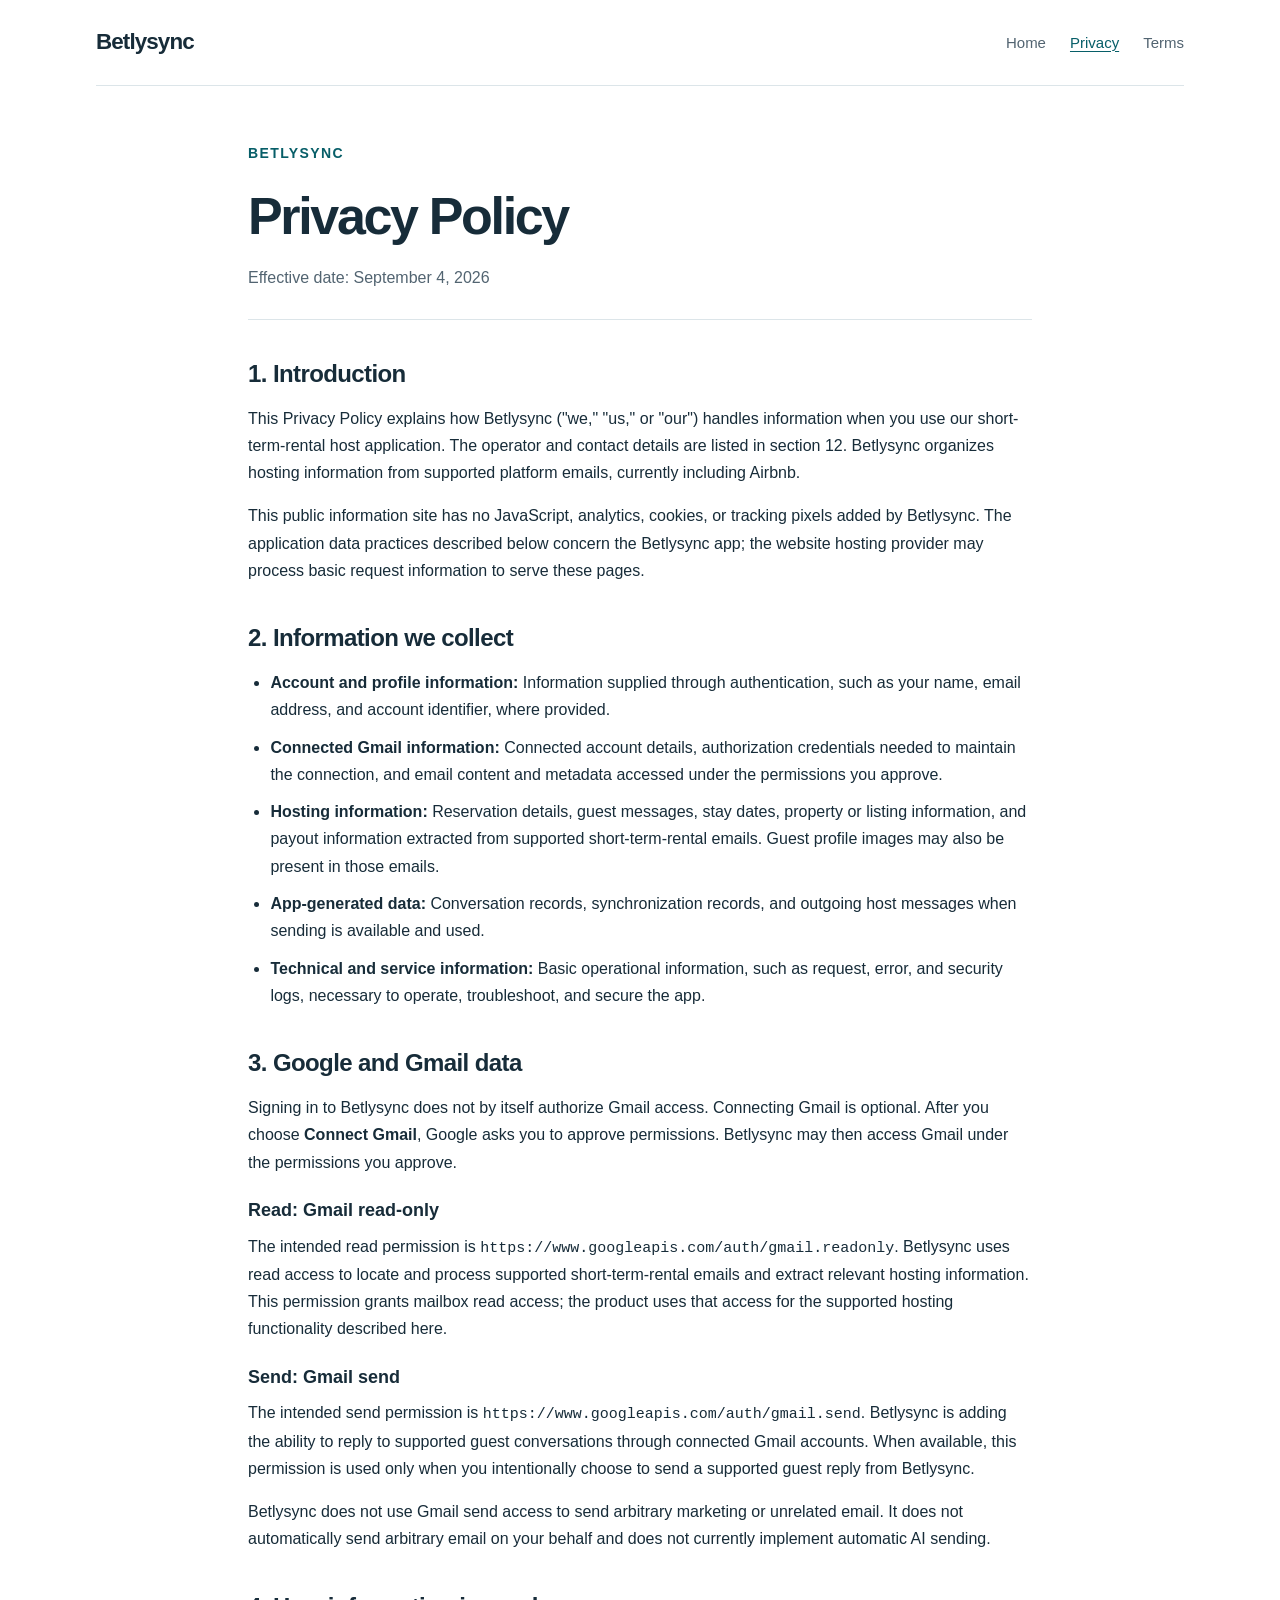
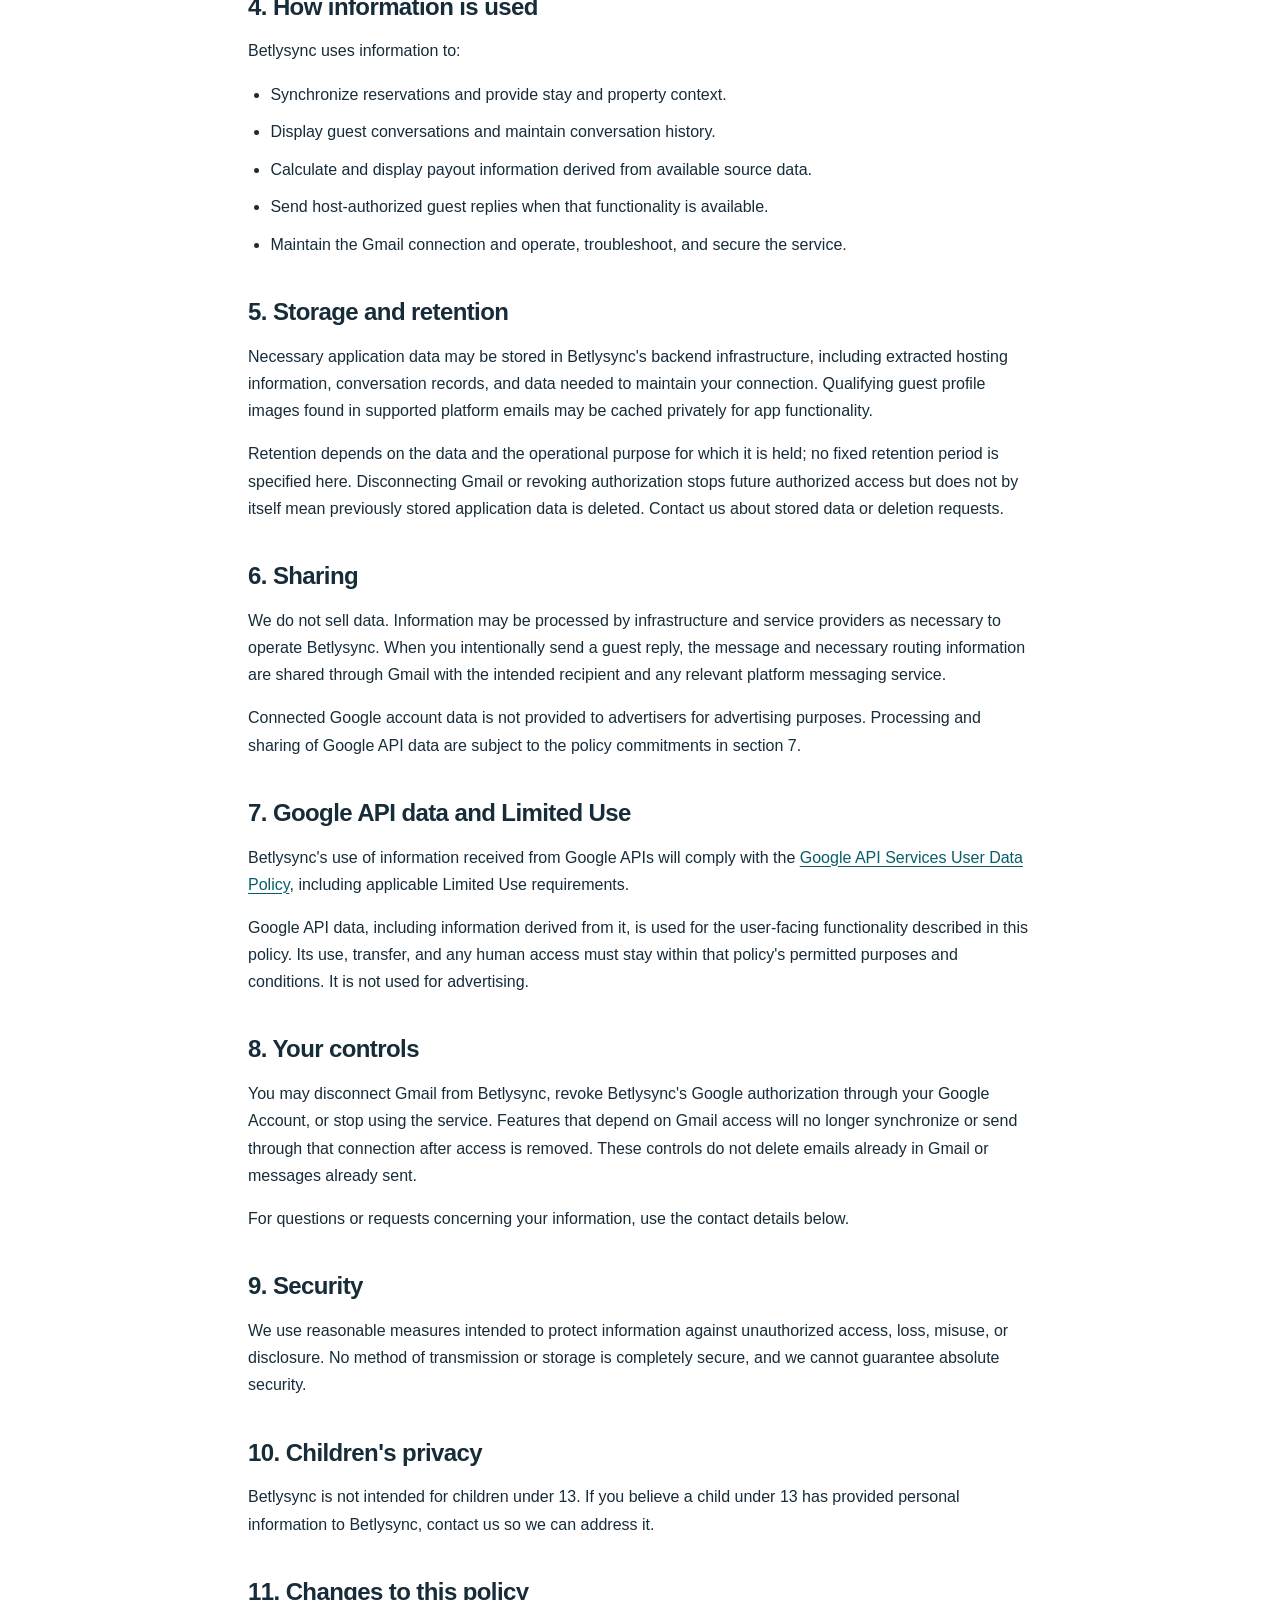
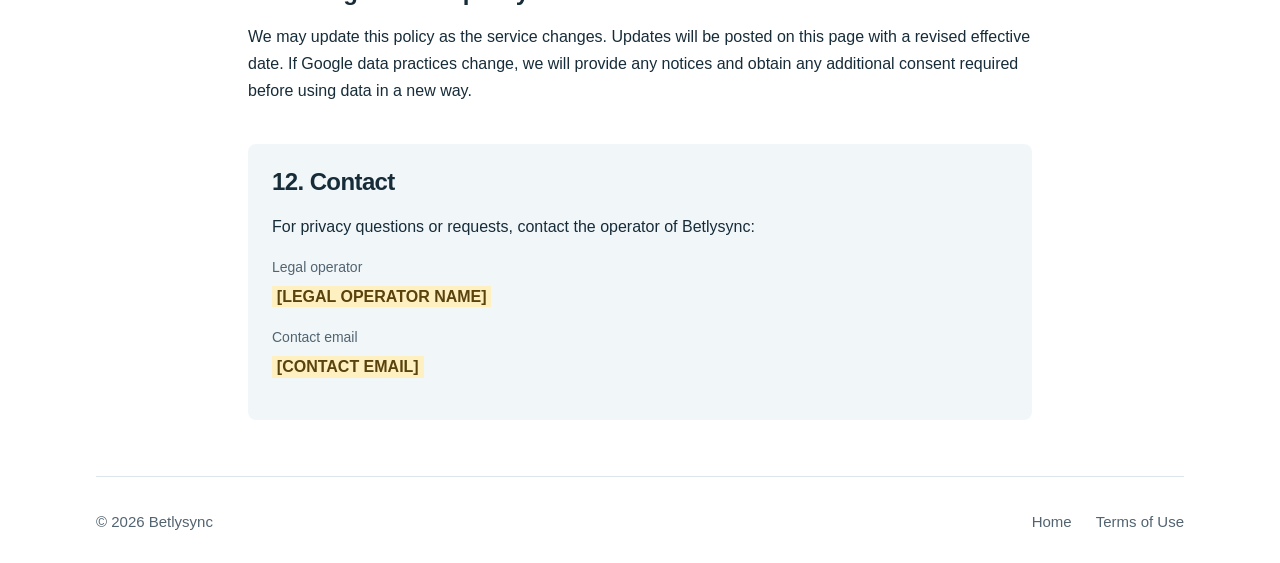
==== privacy.html @ 6cecc3ae "Add Betlysync static information and legal site" ====
<!doctype html>
<!-- Replace before publishing: [LEGAL OPERATOR NAME] and [CONTACT EMAIL]. -->
<html lang="en">
<head>
  <meta charset="utf-8">
  <meta name="viewport" content="width=device-width, initial-scale=1">
  <meta name="description" content="How Betlysync accesses, uses, stores, and shares account, Gmail, and short-term-rental information.">
  <title>Privacy Policy | Betlysync</title>
  <link rel="stylesheet" href="styles.css">
</head>
<body>
  <a class="skip-link" href="#main">Skip to content</a>
  <header class="site-header wrap"><a class="brand" href="index.html">Betlysync</a><nav aria-label="Main navigation"><a href="index.html">Home</a><a href="privacy.html" aria-current="page">Privacy</a><a href="terms.html">Terms</a></nav></header>
  <main id="main" class="wrap legal">
    <article>
      <div class="document-heading"><p class="eyebrow">Betlysync</p><h1>Privacy Policy</h1><p class="effective-date">Effective date: <time datetime="2026-09-04">September 4, 2026</time></p></div>
      <section><h2>1. Introduction</h2><p>This Privacy Policy explains how Betlysync ("we," "us," or "our") handles information when you use our short-term-rental host application. The operator and contact details are listed in section 12. Betlysync organizes hosting information from supported platform emails, currently including Airbnb.</p><p>This public information site has no JavaScript, analytics, cookies, or tracking pixels added by Betlysync. The application data practices described below concern the Betlysync app; the website hosting provider may process basic request information to serve these pages.</p></section>
      <section><h2>2. Information we collect</h2><ul>
        <li><strong>Account and profile information:</strong> Information supplied through authentication, such as your name, email address, and account identifier, where provided.</li>
        <li><strong>Connected Gmail information:</strong> Connected account details, authorization credentials needed to maintain the connection, and email content and metadata accessed under the permissions you approve.</li>
        <li><strong>Hosting information:</strong> Reservation details, guest messages, stay dates, property or listing information, and payout information extracted from supported short-term-rental emails. Guest profile images may also be present in those emails.</li>
        <li><strong>App-generated data:</strong> Conversation records, synchronization records, and outgoing host messages when sending is available and used.</li>
        <li><strong>Technical and service information:</strong> Basic operational information, such as request, error, and security logs, necessary to operate, troubleshoot, and secure the app.</li>
      </ul></section>
      <section><h2>3. Google and Gmail data</h2><p>Signing in to Betlysync does not by itself authorize Gmail access. Connecting Gmail is optional. After you choose <strong>Connect Gmail</strong>, Google asks you to approve permissions. Betlysync may then access Gmail under the permissions you approve.</p>
        <h3>Read: Gmail read-only</h3><p>The intended read permission is <code>https://www.googleapis.com/auth/gmail.readonly</code>. Betlysync uses read access to locate and process supported short-term-rental emails and extract relevant hosting information. This permission grants mailbox read access; the product uses that access for the supported hosting functionality described here.</p>
        <h3>Send: Gmail send</h3><p>The intended send permission is <code>https://www.googleapis.com/auth/gmail.send</code>. Betlysync is adding the ability to reply to supported guest conversations through connected Gmail accounts. When available, this permission is used only when you intentionally choose to send a supported guest reply from Betlysync.</p><p>Betlysync does not use Gmail send access to send arbitrary marketing or unrelated email. It does not automatically send arbitrary email on your behalf and does not currently implement automatic AI sending.</p>
      </section>
      <section><h2>4. How information is used</h2><p>Betlysync uses information to:</p><ul><li>Synchronize reservations and provide stay and property context.</li><li>Display guest conversations and maintain conversation history.</li><li>Calculate and display payout information derived from available source data.</li><li>Send host-authorized guest replies when that functionality is available.</li><li>Maintain the Gmail connection and operate, troubleshoot, and secure the service.</li></ul></section>
      <section><h2>5. Storage and retention</h2><p>Necessary application data may be stored in Betlysync's backend infrastructure, including extracted hosting information, conversation records, and data needed to maintain your connection. Qualifying guest profile images found in supported platform emails may be cached privately for app functionality.</p><p>Retention depends on the data and the operational purpose for which it is held; no fixed retention period is specified here. Disconnecting Gmail or revoking authorization stops future authorized access but does not by itself mean previously stored application data is deleted. Contact us about stored data or deletion requests.</p></section>
      <section><h2>6. Sharing</h2><p>We do not sell data. Information may be processed by infrastructure and service providers as necessary to operate Betlysync. When you intentionally send a guest reply, the message and necessary routing information are shared through Gmail with the intended recipient and any relevant platform messaging service.</p><p>Connected Google account data is not provided to advertisers for advertising purposes. Processing and sharing of Google API data are subject to the policy commitments in section 7.</p></section>
      <section><h2>7. Google API data and Limited Use</h2><p>Betlysync's use of information received from Google APIs will comply with the <a href="https://developers.google.com/terms/api-services-user-data-policy">Google API Services User Data Policy</a>, including applicable Limited Use requirements.</p><p>Google API data, including information derived from it, is used for the user-facing functionality described in this policy. Its use, transfer, and any human access must stay within that policy's permitted purposes and conditions. It is not used for advertising.</p></section>
      <section><h2>8. Your controls</h2><p>You may disconnect Gmail from Betlysync, revoke Betlysync's Google authorization through your Google Account, or stop using the service. Features that depend on Gmail access will no longer synchronize or send through that connection after access is removed. These controls do not delete emails already in Gmail or messages already sent.</p><p>For questions or requests concerning your information, use the contact details below.</p></section>
      <section><h2>9. Security</h2><p>We use reasonable measures intended to protect information against unauthorized access, loss, misuse, or disclosure. No method of transmission or storage is completely secure, and we cannot guarantee absolute security.</p></section>
      <section><h2>10. Children's privacy</h2><p>Betlysync is not intended for children under 13. If you believe a child under 13 has provided personal information to Betlysync, contact us so we can address it.</p></section>
      <section><h2>11. Changes to this policy</h2><p>We may update this policy as the service changes. Updates will be posted on this page with a revised effective date. If Google data practices change, we will provide any notices and obtain any additional consent required before using data in a new way.</p></section>
      <section class="contact"><h2>12. Contact</h2><p>For privacy questions or requests, contact the operator of Betlysync:</p><dl><dt>Legal operator</dt><dd><span class="placeholder">[LEGAL OPERATOR NAME]</span></dd><dt>Contact email</dt><dd><span class="placeholder">[CONTACT EMAIL]</span></dd></dl></section>
    </article>
  </main>
  <footer class="site-footer wrap"><p>&copy; 2026 Betlysync</p><nav aria-label="Footer navigation"><a href="index.html">Home</a><a href="terms.html">Terms of Use</a></nav></footer>
</body>
</html>
---- styles.css ----
:root {
  color-scheme: light;
  --ink: #172c39;
  --muted: #526471;
  --accent: #075e68;
  --line: #dce5e9;
  --tint: #f1f7f9;
}
* { box-sizing: border-box; }
html { font-size: 100%; }
body { margin: 0; background: #fff; color: var(--ink); font-family: -apple-system, BlinkMacSystemFont, "Segoe UI", sans-serif; font-size: 1rem; line-height: 1.7; }
a { color: var(--accent); text-underline-offset: 0.2em; }
a:hover { text-decoration-thickness: 2px; }
a:focus-visible { outline: 3px solid var(--accent); outline-offset: 5px; border-radius: 2px; }
.wrap { width: min(100% - 3rem, 68rem); margin-inline: auto; }
.site-header { display: flex; align-items: center; justify-content: space-between; gap: 1rem; padding-block: 1.4rem; border-bottom: 1px solid var(--line); }
.brand { font-size: 1.4rem; font-weight: 750; letter-spacing: -0.04em; color: var(--ink); text-decoration: none; }
nav { display: flex; flex-wrap: wrap; gap: 0.4rem 1.5rem; }
nav a { display: inline-block; padding-block: 0.45rem; font-size: 0.9375rem; text-decoration: none; color: var(--muted); }
nav a:hover, nav a[aria-current="page"] { color: var(--accent); text-decoration: underline; }
h1, h2, h3 { line-height: 1.2; font-weight: 650; }
h1 { font-size: clamp(2.25rem, 5vw, 4rem); letter-spacing: -0.045em; margin: 0 0 1.5rem; }
h2 { font-size: clamp(1.5rem, 3vw, 2rem); letter-spacing: -0.025em; margin: 0 0 1rem; }
h3 { font-size: 1.125rem; margin: 0 0 0.7rem; }
p { margin: 0 0 1rem; }
.hero { max-width: 56rem; padding-block: 5rem 4rem; }
.eyebrow { font-size: 0.875rem; letter-spacing: 0.1em; text-transform: uppercase; color: var(--accent); font-weight: 700; margin-bottom: 1.25rem; }
.lead { font-size: 1.1875rem; color: var(--muted); max-width: 45rem; }
.policy-links { display: flex; align-items: center; flex-wrap: wrap; gap: 1rem 1.75rem; margin-top: 2rem; }
.button { display: inline-block; background: var(--accent); color: #fff; padding: 0.8rem 1.25rem; border-radius: 0.4rem; text-decoration: none; font-weight: 600; }
.button:hover { background: #064b53; }
.text-link { padding-block: 0.8rem; font-weight: 600; }
.policy-links span { margin-left: 0.5rem; }
.overview { border-top: 1px solid var(--line); padding-block: 2.5rem; }
.features { display: grid; grid-template-columns: repeat(3, minmax(0, 1fr)); gap: 2rem; margin-top: 1.75rem; }
.features p, .platform-note { color: var(--muted); }
.gmail-panel { padding: clamp(1.5rem, 4vw, 3rem); background: var(--tint); border: 1px solid var(--line); border-radius: 0.75rem; }
.gmail-panel p, .gmail-panel ul { max-width: 51rem; }
ul { padding-left: 1.4rem; margin-block: 1rem; }
li { margin-bottom: 0.65rem; }
.platform-note { font-size: 0.9375rem; margin-block: 1.5rem 3rem; max-width: 52rem; }
.site-footer { display: flex; justify-content: space-between; align-items: center; flex-wrap: wrap; gap: 1rem; padding-block: 1.5rem; border-top: 1px solid var(--line); color: var(--muted); font-size: 0.9375rem; }
.site-footer p { margin: 0; }
.legal { max-width: 49rem; padding-block: 3.5rem; }
.document-heading { padding-bottom: 1.75rem; border-bottom: 1px solid var(--line); }
.legal h1 { font-size: clamp(2.25rem, 5vw, 3.25rem); margin-bottom: 1rem; }
.effective-date { color: var(--muted); margin-bottom: 0; }
.legal section { margin-top: 2.5rem; }
.legal h2 { font-size: 1.5rem; }
.legal h3 { margin-top: 1.5rem; }
code { font-size: 0.9375rem; overflow-wrap: anywhere; }
.contact { padding: 1.5rem; background: var(--tint); border-radius: 0.5rem; }
dl { margin-bottom: 0; }
dt { font-size: 0.875rem; color: var(--muted); }
dd { margin: 0.2rem 0 1rem; overflow-wrap: anywhere; }
.placeholder { background: #fff0c2; color: #59420c; padding: 0.15rem 0.3rem; font-weight: 600; }
.skip-link { position: absolute; left: 1rem; top: -6rem; padding: 0.7rem 1rem; background: #fff; z-index: 1; }
.skip-link:focus { top: 0.5rem; }
@media (max-width: 42rem) {
  .wrap { width: calc(100% - 2rem); }
  .site-header { flex-wrap: wrap; }
  .hero { padding-block: 3rem; }
  .features { grid-template-columns: 1fr; gap: 1rem; }
  .legal { padding-block: 2.5rem; }
  .site-footer { align-items: flex-start; flex-direction: column; }
}
@media print {
  .skip-link, .site-header nav, .site-footer nav { display: none; }
  .wrap { width: 100%; }
  .legal { max-width: none; padding-block: 1rem; }
  h2, h3 { break-after: avoid; }
}
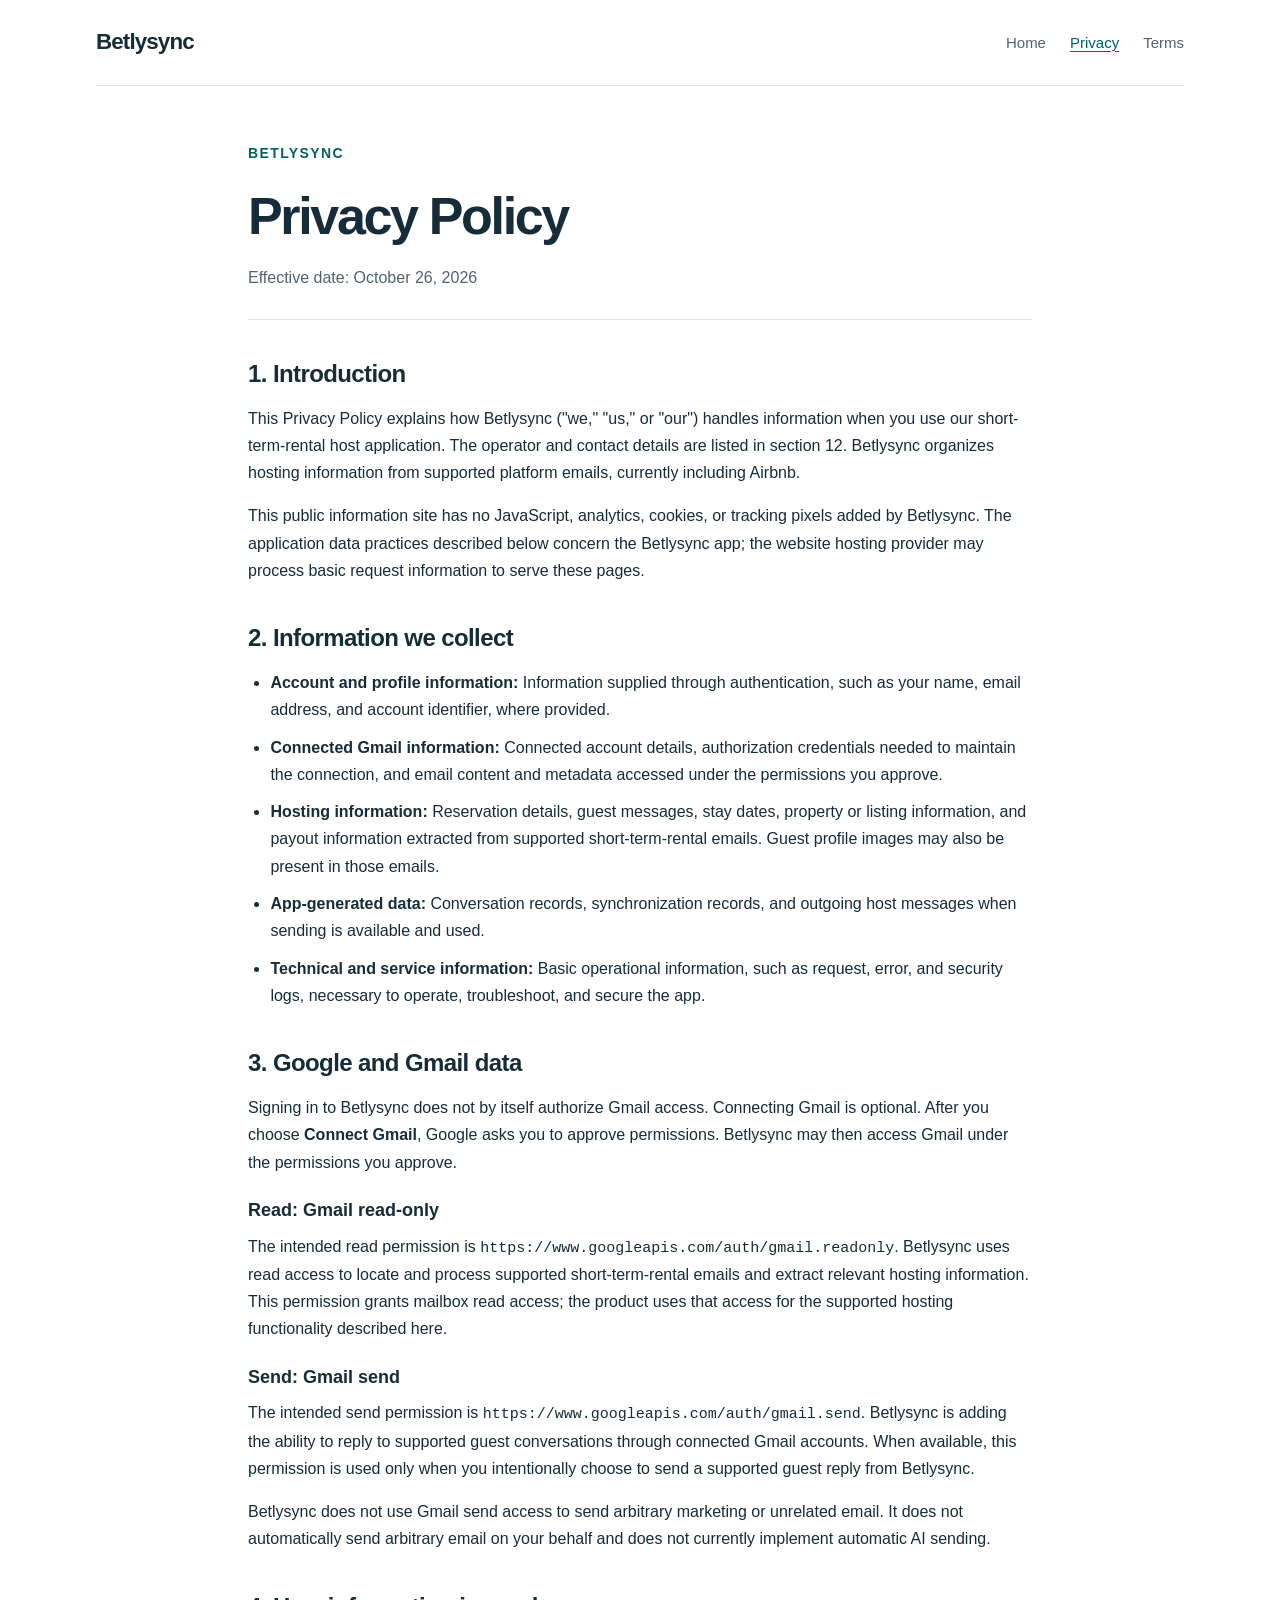
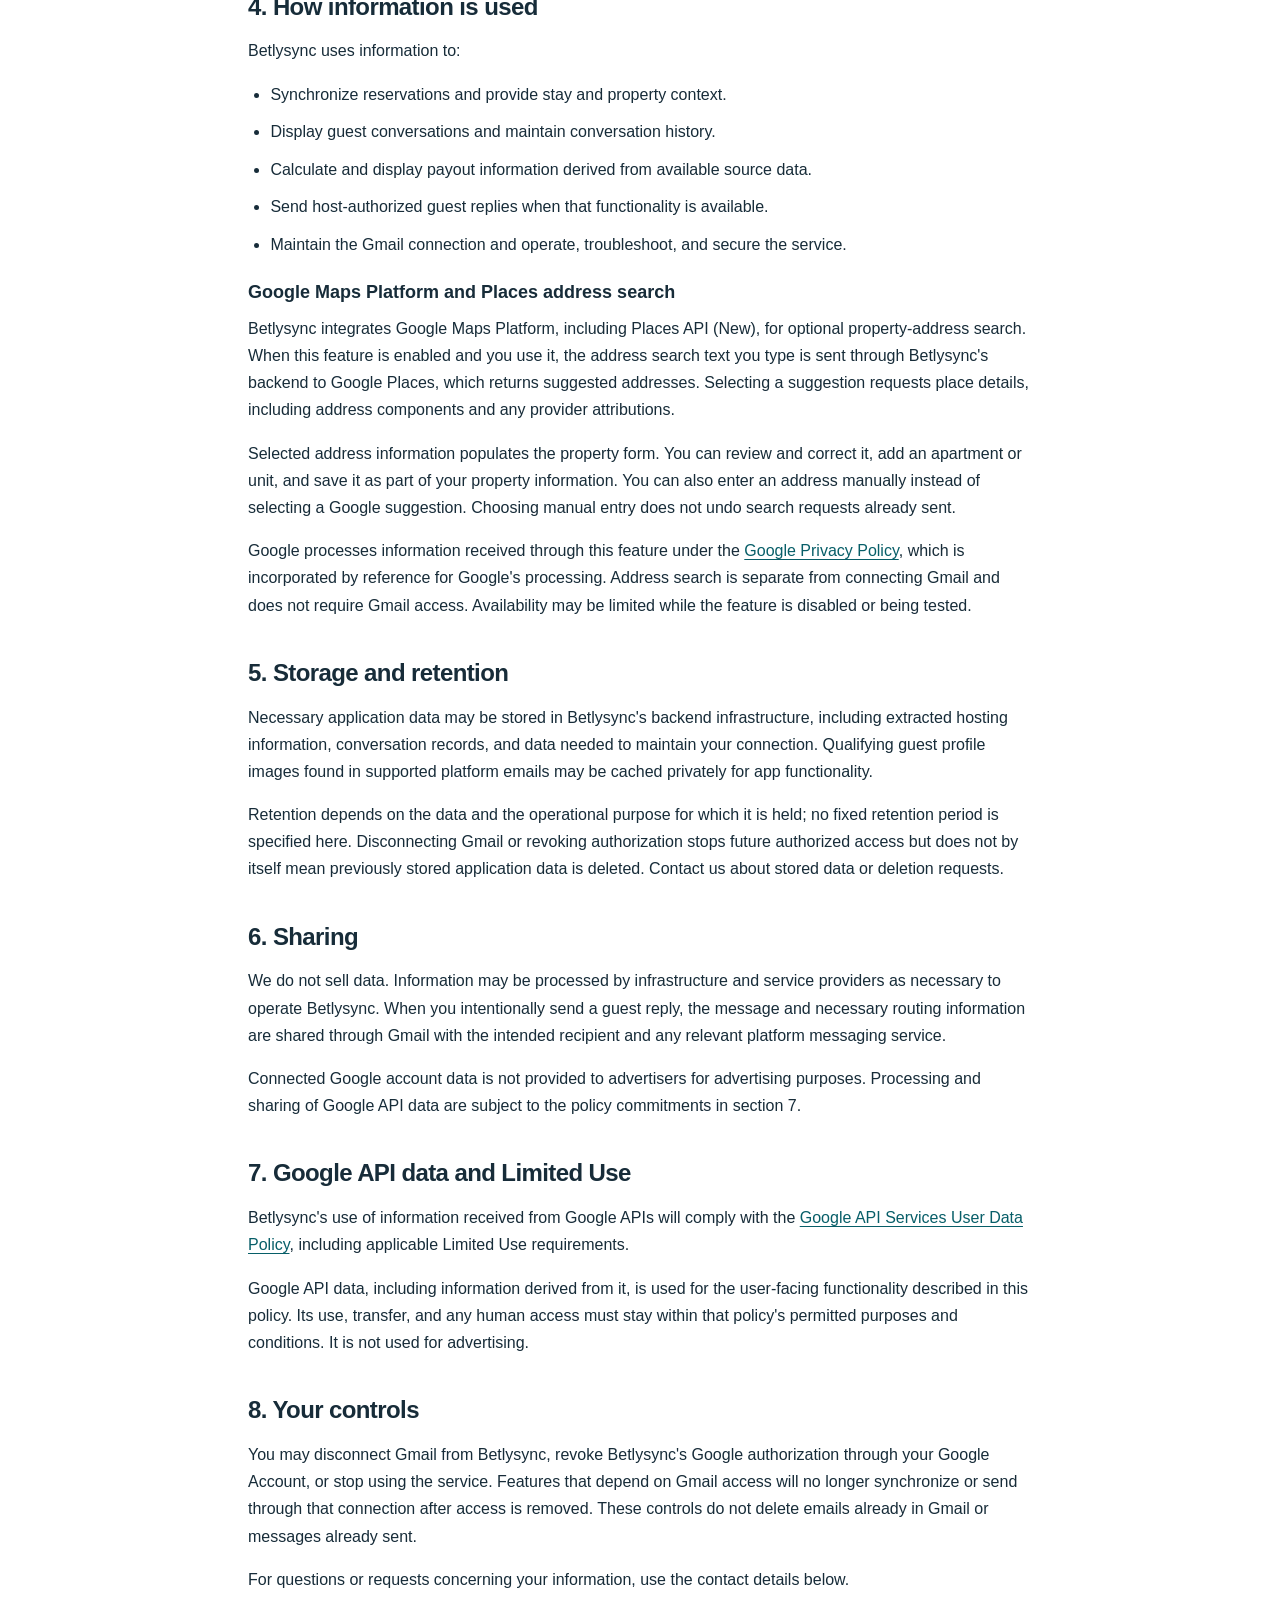
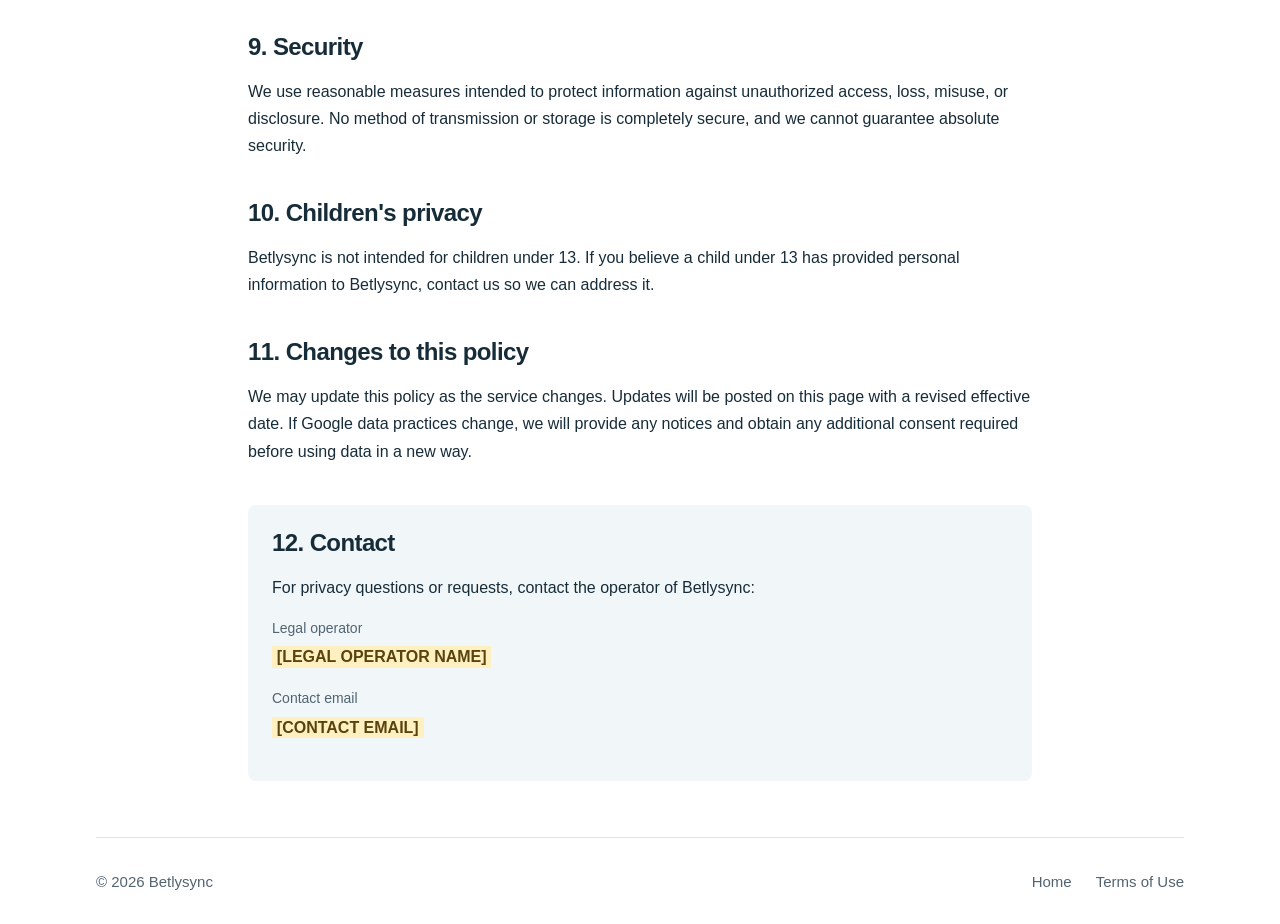
==== commit a933b368: "Add Google Places address-search legal disclosures" ====
--- a/privacy.html
+++ b/privacy.html
@@ -13,7 +13,7 @@
   <header class="site-header wrap"><a class="brand" href="index.html">Betlysync</a><nav aria-label="Main navigation"><a href="index.html">Home</a><a href="privacy.html" aria-current="page">Privacy</a><a href="terms.html">Terms</a></nav></header>
   <main id="main" class="wrap legal">
     <article>
-      <div class="document-heading"><p class="eyebrow">Betlysync</p><h1>Privacy Policy</h1><p class="effective-date">Effective date: <time datetime="2026-09-04">September 4, 2026</time></p></div>
+      <div class="document-heading"><p class="eyebrow">Betlysync</p><h1>Privacy Policy</h1><p class="effective-date">Effective date: <time datetime="2026-10-26">October 26, 2026</time></p></div>
       <section><h2>1. Introduction</h2><p>This Privacy Policy explains how Betlysync ("we," "us," or "our") handles information when you use our short-term-rental host application. The operator and contact details are listed in section 12. Betlysync organizes hosting information from supported platform emails, currently including Airbnb.</p><p>This public information site has no JavaScript, analytics, cookies, or tracking pixels added by Betlysync. The application data practices described below concern the Betlysync app; the website hosting provider may process basic request information to serve these pages.</p></section>
       <section><h2>2. Information we collect</h2><ul>
         <li><strong>Account and profile information:</strong> Information supplied through authentication, such as your name, email address, and account identifier, where provided.</li>
@@ -26,7 +26,9 @@
         <h3>Read: Gmail read-only</h3><p>The intended read permission is <code>https://www.googleapis.com/auth/gmail.readonly</code>. Betlysync uses read access to locate and process supported short-term-rental emails and extract relevant hosting information. This permission grants mailbox read access; the product uses that access for the supported hosting functionality described here.</p>
         <h3>Send: Gmail send</h3><p>The intended send permission is <code>https://www.googleapis.com/auth/gmail.send</code>. Betlysync is adding the ability to reply to supported guest conversations through connected Gmail accounts. When available, this permission is used only when you intentionally choose to send a supported guest reply from Betlysync.</p><p>Betlysync does not use Gmail send access to send arbitrary marketing or unrelated email. It does not automatically send arbitrary email on your behalf and does not currently implement automatic AI sending.</p>
       </section>
-      <section><h2>4. How information is used</h2><p>Betlysync uses information to:</p><ul><li>Synchronize reservations and provide stay and property context.</li><li>Display guest conversations and maintain conversation history.</li><li>Calculate and display payout information derived from available source data.</li><li>Send host-authorized guest replies when that functionality is available.</li><li>Maintain the Gmail connection and operate, troubleshoot, and secure the service.</li></ul></section>
+      <section><h2>4. How information is used</h2><p>Betlysync uses information to:</p><ul><li>Synchronize reservations and provide stay and property context.</li><li>Display guest conversations and maintain conversation history.</li><li>Calculate and display payout information derived from available source data.</li><li>Send host-authorized guest replies when that functionality is available.</li><li>Maintain the Gmail connection and operate, troubleshoot, and secure the service.</li></ul>
+        <h3>Google Maps Platform and Places address search</h3><p>Betlysync integrates Google Maps Platform, including Places API (New), for optional property-address search. When this feature is enabled and you use it, the address search text you type is sent through Betlysync's backend to Google Places, which returns suggested addresses. Selecting a suggestion requests place details, including address components and any provider attributions.</p><p>Selected address information populates the property form. You can review and correct it, add an apartment or unit, and save it as part of your property information. You can also enter an address manually instead of selecting a Google suggestion. Choosing manual entry does not undo search requests already sent.</p><p>Google processes information received through this feature under the <a href="https://policies.google.com/privacy">Google Privacy Policy</a>, which is incorporated by reference for Google's processing. Address search is separate from connecting Gmail and does not require Gmail access. Availability may be limited while the feature is disabled or being tested.</p>
+      </section>
       <section><h2>5. Storage and retention</h2><p>Necessary application data may be stored in Betlysync's backend infrastructure, including extracted hosting information, conversation records, and data needed to maintain your connection. Qualifying guest profile images found in supported platform emails may be cached privately for app functionality.</p><p>Retention depends on the data and the operational purpose for which it is held; no fixed retention period is specified here. Disconnecting Gmail or revoking authorization stops future authorized access but does not by itself mean previously stored application data is deleted. Contact us about stored data or deletion requests.</p></section>
       <section><h2>6. Sharing</h2><p>We do not sell data. Information may be processed by infrastructure and service providers as necessary to operate Betlysync. When you intentionally send a guest reply, the message and necessary routing information are shared through Gmail with the intended recipient and any relevant platform messaging service.</p><p>Connected Google account data is not provided to advertisers for advertising purposes. Processing and sharing of Google API data are subject to the policy commitments in section 7.</p></section>
       <section><h2>7. Google API data and Limited Use</h2><p>Betlysync's use of information received from Google APIs will comply with the <a href="https://developers.google.com/terms/api-services-user-data-policy">Google API Services User Data Policy</a>, including applicable Limited Use requirements.</p><p>Google API data, including information derived from it, is used for the user-facing functionality described in this policy. Its use, transfer, and any human access must stay within that policy's permitted purposes and conditions. It is not used for advertising.</p></section>
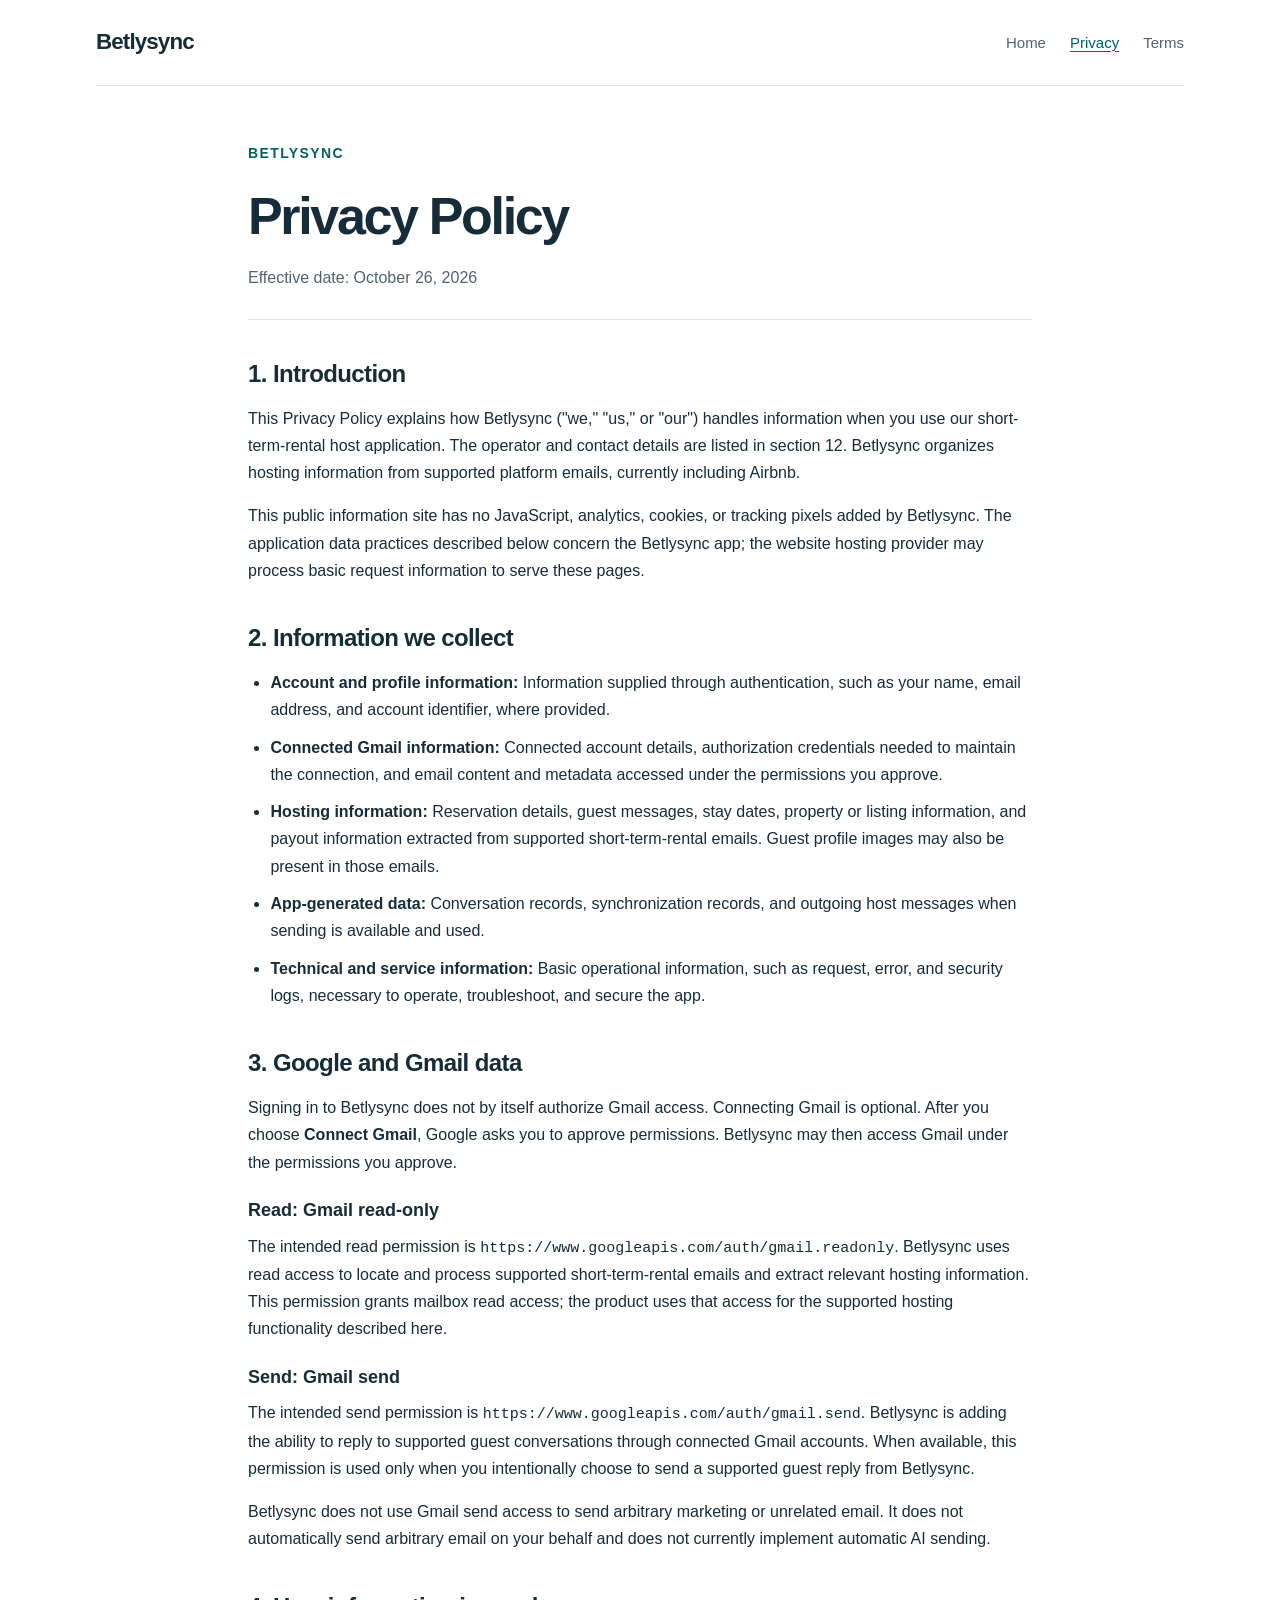
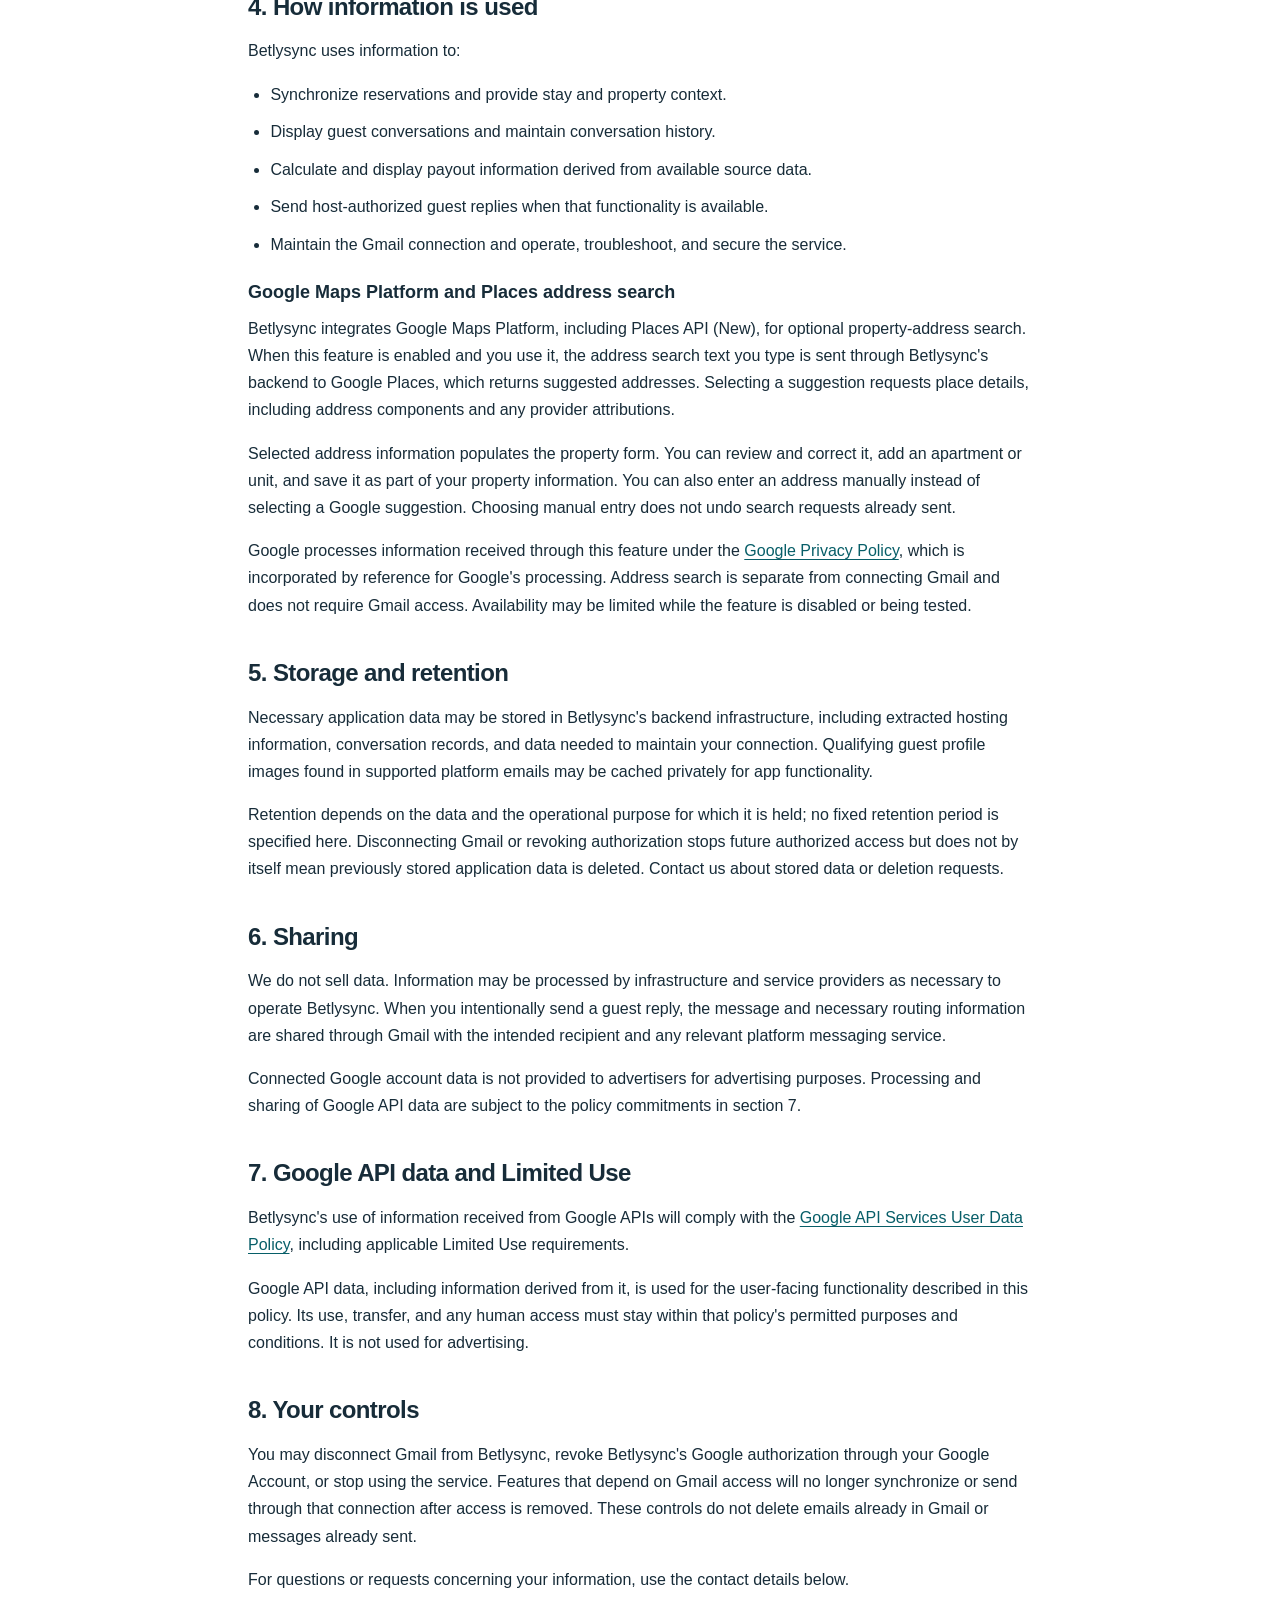
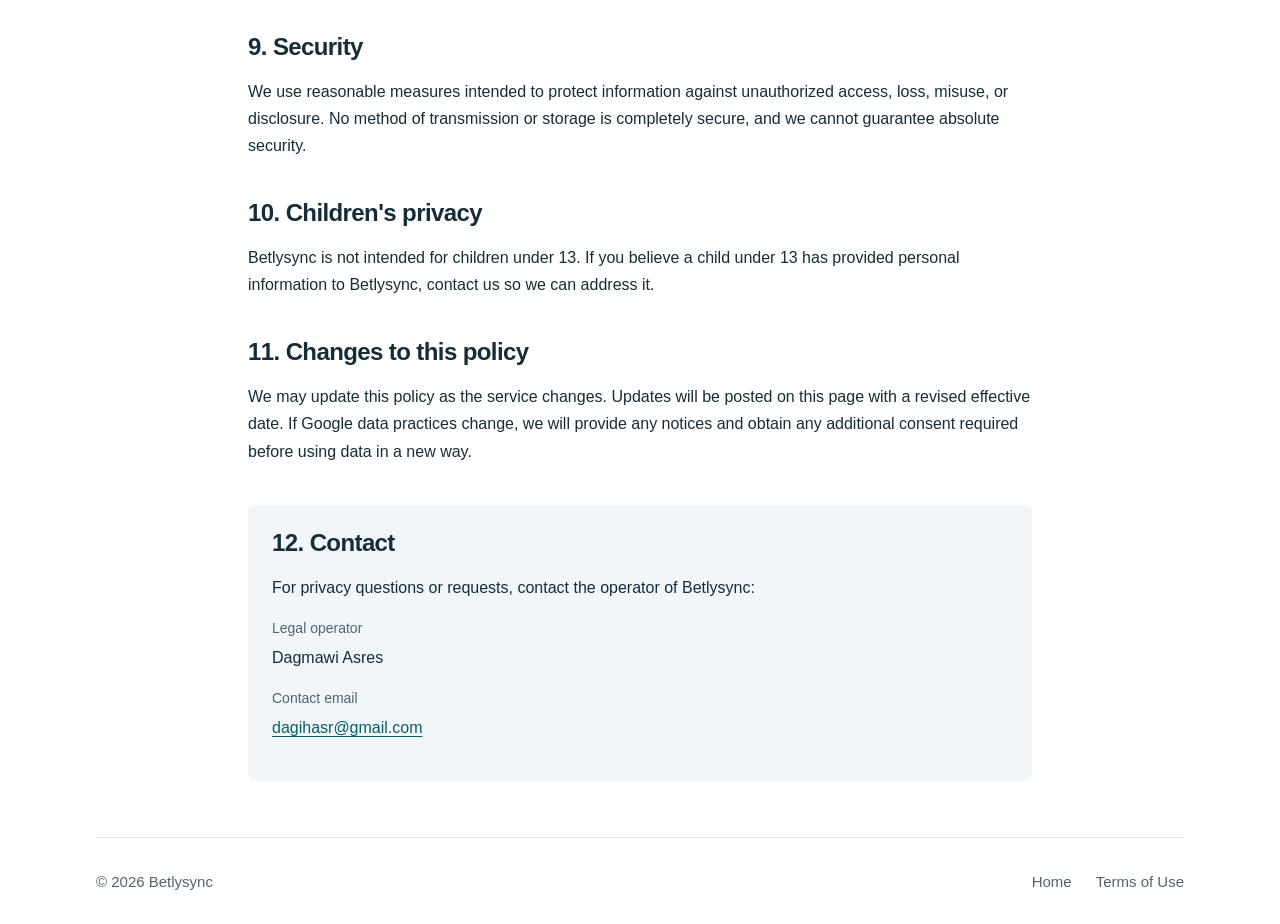
==== commit 51f160a1: "Finalize legal operator and contact email" ====
--- a/privacy.html
+++ b/privacy.html
@@ -1,5 +1,5 @@
 <!doctype html>
-<!-- Replace before publishing: [LEGAL OPERATOR NAME] and [CONTACT EMAIL]. -->
+<!-- Legal operator: Dagmawi Asres. Contact: dagihasr@gmail.com. -->
 <html lang="en">
 <head>
   <meta charset="utf-8">
@@ -36,7 +36,7 @@
       <section><h2>9. Security</h2><p>We use reasonable measures intended to protect information against unauthorized access, loss, misuse, or disclosure. No method of transmission or storage is completely secure, and we cannot guarantee absolute security.</p></section>
       <section><h2>10. Children's privacy</h2><p>Betlysync is not intended for children under 13. If you believe a child under 13 has provided personal information to Betlysync, contact us so we can address it.</p></section>
       <section><h2>11. Changes to this policy</h2><p>We may update this policy as the service changes. Updates will be posted on this page with a revised effective date. If Google data practices change, we will provide any notices and obtain any additional consent required before using data in a new way.</p></section>
-      <section class="contact"><h2>12. Contact</h2><p>For privacy questions or requests, contact the operator of Betlysync:</p><dl><dt>Legal operator</dt><dd><span class="placeholder">[LEGAL OPERATOR NAME]</span></dd><dt>Contact email</dt><dd><span class="placeholder">[CONTACT EMAIL]</span></dd></dl></section>
+      <section class="contact"><h2>12. Contact</h2><p>For privacy questions or requests, contact the operator of Betlysync:</p><dl><dt>Legal operator</dt><dd>Dagmawi Asres</dd><dt>Contact email</dt><dd><a href="mailto:dagihasr@gmail.com">dagihasr@gmail.com</a></dd></dl></section>
     </article>
   </main>
   <footer class="site-footer wrap"><p>&copy; 2026 Betlysync</p><nav aria-label="Footer navigation"><a href="index.html">Home</a><a href="terms.html">Terms of Use</a></nav></footer>
